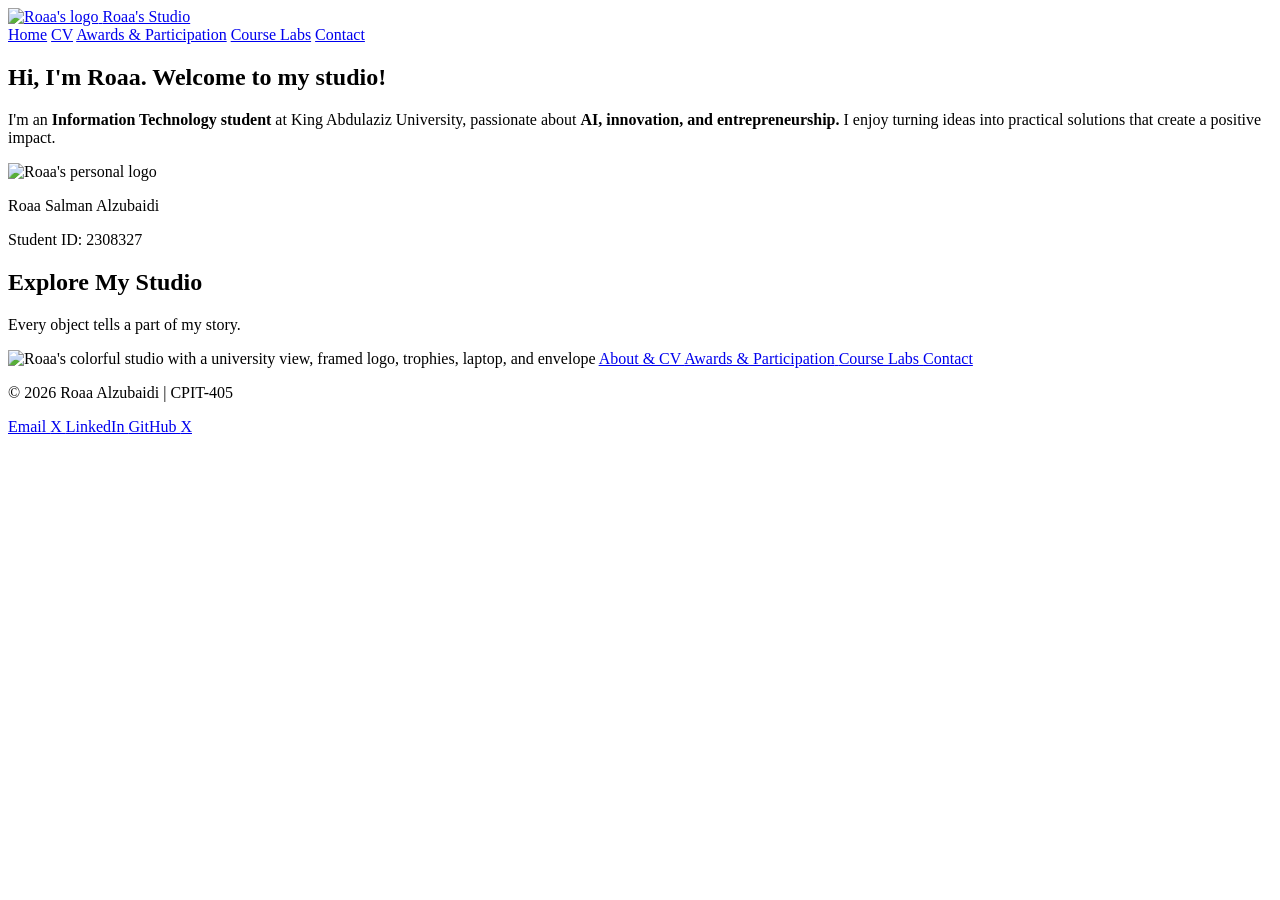
==== Portfolio/index.html @ 9e3d2fb0 "Create index.html" ====
<!DOCTYPE html>
<html lang="en">
<head>
  <meta charset="UTF-8">
  <meta name="viewport" content="width=device-width, initial-scale=1.0">

  <title>Roaa's Innovation Studio</title>

  <link rel="stylesheet" href="style.css">
</head>

<body>
  <header class="site-header">
    <a class="logo" href="index.html">
      <img src="images/logo.png" alt="Roaa's logo">
      <span>Roaa's Studio</span>
    </a>

    <nav aria-label="Main navigation">
      <a href="index.html" aria-current="page">Home</a>
      <a href="cv.html">CV</a>
      <a href="awards.html">Awards & Participation</a>
      <a href="labs.html">Course Labs</a>
      <a href="contact.html">Contact</a>
    </nav>
  </header>

  <main>
   <section class="intro">
  <div class="intro-text">
    <h1>
      Hi, I'm Roaa.
      <span>Welcome to my studio!</span>
    </h1>

    <p class="intro-description">
      I'm an <strong>Information Technology student</strong>
      at King Abdulaziz University, passionate about
      <strong>AI, innovation, and entrepreneurship.</strong>
      I enjoy turning ideas into practical solutions
      that create a positive impact.
    </p>
  </div>

  <div class="intro-profile">
    <img src="images/logo.png" alt="Roaa's personal logo">

    <p class="intro-name">Roaa Salman Alzubaidi</p>
    <p class="intro-id">Student ID: 2308327</p>
  </div>
</section>

    <section class="studio-section" aria-labelledby="studio-title">
      <div class="studio-heading">
        <h2 id="studio-title">
          Explore My <span>Studio</span>
        </h2>

        <p>Every object tells a part of my story.</p>
      </div>

      <div class="studio-panel">
        <div class="studio">
          <img
            class="studio-image"
            src="images/studio.png"
            alt="Roaa's colorful studio with a university view,
                 framed logo, trophies, laptop, and envelope"
            width="1536"
            height="1024"
          >

          <a class="studio-link cv-link" href="cv.html">
            <span class="link-label">About & CV</span>
          </a>

          <a class="studio-link awards-link" href="awards.html">
            <span class="link-label">Awards & Participation</span>
          </a>

          <a class="studio-link labs-link" href="labs.html">
            <span class="link-label">Course Labs</span>
          </a>

          <a class="studio-link contact-link" href="contact.html">
            <span class="link-label">Contact</span>
          </a>
        </div>
      </div>
    </section>
  </main>

  <footer>
    <p>&copy; 2026 Roaa Alzubaidi | CPIT-405</p>

    <div class="footer-links">
      <a href="mailto:ralzubaidi0032@stu.kau.edu.sa">
        Email
      </a>
<a
  href="https://x.com/roaa_s_zu"
  target="_blank"
  rel="noopener noreferrer"
>
  X
</a>
      <a
        href="https://www.linkedin.com/in/roaa-alzubaidi-8a3276297/"
        target="_blank"
        rel="noopener noreferrer"
      >
        LinkedIn
      </a>

      <a
        href="https://github.com/roaaAlzubaidi"
        target="_blank"
        rel="noopener noreferrer"
      >
        GitHub
      </a>
      <a
  href="https://x.com/roaa_s_zu"
  target="_blank"
  rel="noopener noreferrer"
>
  X
</a>
    </div>
  </footer>
</body>
</html>
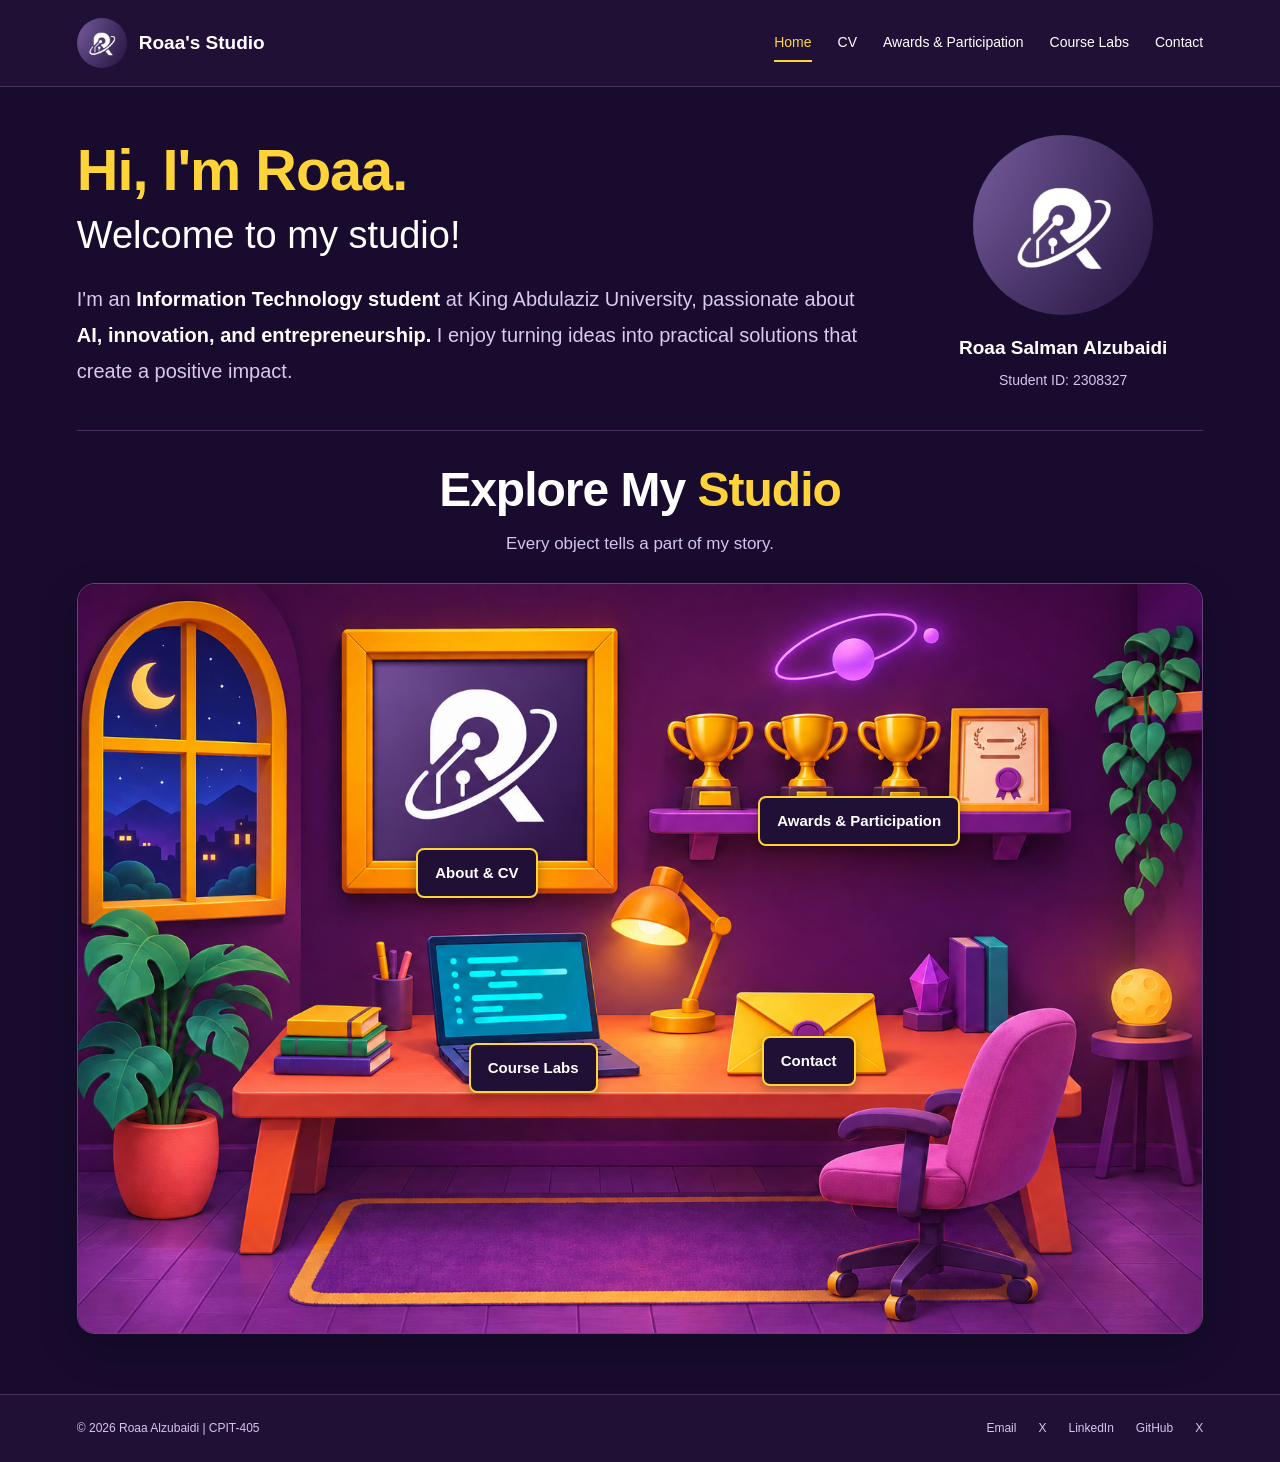
==== commit 042cd43e: "Update index.html" ====
--- a/Portfolio/index.html
+++ b/Portfolio/index.html
@@ -33,6 +33,7 @@
       <span>Welcome to my studio!</span>
     </h1>
 
+    
     <p class="intro-description">
       I'm an <strong>Information Technology student</strong>
       at King Abdulaziz University, passionate about
--- a/Portfolio/style.css
+++ b/Portfolio/style.css
@@ -0,0 +1,1260 @@
+* {
+  box-sizing: border-box;
+}
+
+body {
+  margin: 0;
+  background-color: #180b2e;
+  color: #ffffff;
+  font-family: Arial, sans-serif;
+  line-height: 1.6;
+}
+
+a {
+  color: inherit;
+  text-decoration: none;
+}
+
+.site-header {
+  display: flex;
+  align-items: center;
+  justify-content: space-between;
+  gap: 25px;
+
+  padding: 18px 6%;
+  border-bottom: 1px solid #49315f;
+
+  background-color: #211036;
+}
+
+.logo {
+  display: flex;
+  align-items: center;
+  gap: 12px;
+
+  font-size: 19px;
+  font-weight: bold;
+}
+
+.logo img {
+  display: block;
+  width: 50px;
+  height: 50px;
+
+  border-radius: 50%;
+  object-fit: cover;
+}
+
+nav {
+  display: flex;
+  flex-wrap: wrap;
+  gap: 26px;
+}
+
+nav a {
+  padding: 7px 0;
+  border-bottom: 2px solid transparent;
+
+  font-size: 14px;
+
+  transition: color 0.2s, border-color 0.2s;
+}
+
+nav a:hover,
+nav a[aria-current="page"] {
+  color: #ffd43b;
+  border-bottom-color: #ffd43b;
+}
+
+main {
+  width: 88%;
+  max-width: 1200px;
+  margin: auto;
+}
+
+.intro {
+  padding: 48px 0 38px;
+}
+
+.intro h1 {
+  margin: 0 0 24px;
+
+  color: #ffd43b;
+  font-size: clamp(38px, 4.5vw, 58px);
+  line-height: 1.15;
+  letter-spacing: -1px;
+}
+
+.intro h1 > span {
+  display: block;
+  margin-top: 10px;
+
+  color: #ffffff;
+  font-size: clamp(26px, 3vw, 38px);
+  font-weight: normal;
+  letter-spacing: normal;
+}
+
+.intro-description {
+  max-width: 850px;
+  margin: 0;
+
+  color: #d8cbea;
+  font-size: 20px;
+  line-height: 1.8;
+}
+
+.intro-description strong {
+  color: #ffffff;
+  font-weight: 600;
+}
+
+.home-details {
+  margin: 20px 0 0;
+
+  color: #d5c4ef;
+  font-size: 14px;
+}
+
+.studio-section {
+  padding: 30px 0 60px;
+  border-top: 1px solid #49315f;
+}
+
+.studio-heading {
+  margin-bottom: 25px;
+  text-align: center;
+}
+
+.studio-heading h2 {
+  margin: 0 0 12px;
+
+  font-size: clamp(32px, 4vw, 48px);
+  line-height: 1.2;
+  letter-spacing: -1px;
+}
+
+.studio-heading h2 > span {
+  color: #ffd43b;
+}
+
+.studio-heading > p {
+  margin: 0;
+
+  color: #d5c4ef;
+  font-size: 17px;
+}
+
+.studio-panel {
+  overflow: hidden;
+
+  border: 1px solid #65447e;
+  border-radius: 18px;
+
+  background-color: #24113e;
+  box-shadow: 0 15px 40px #00000030;
+}
+
+.studio {
+  position: relative;
+}
+
+.studio-image {
+  display: block;
+  width: 100%;
+  height: auto;
+}
+
+.studio-link {
+  position: absolute;
+  z-index: 1;
+
+  display: flex;
+  align-items: flex-end;
+  justify-content: center;
+
+  border: none;
+  background-color: transparent;
+}
+
+.link-label {
+  display: block;
+  padding: 11px 17px;
+
+  border: 2px solid #ffd43b;
+  border-radius: 8px;
+
+  background-color: #211036;
+  color: #ffffff;
+
+  font-size: 15px;
+  font-weight: bold;
+  white-space: nowrap;
+
+  box-shadow: 0 4px 12px #00000050;
+
+  transition: background-color 0.2s, color 0.2s;
+}
+
+.studio-link:hover .link-label,
+.studio-link:focus-visible .link-label {
+  background-color: #ffd43b;
+  color: #211036;
+}
+
+.studio-link:active .link-label {
+  background-color: #e6b800;
+}
+
+.cv-link {
+  left: 23%;
+  top: 6%;
+  width: 25%;
+  height: 36%;
+}
+
+.awards-link {
+  left: 50.5%;
+  top: 16%;
+  width: 38%;
+  height: 19%;
+}
+
+.labs-link {
+  left: 30.5%;
+  top: 46%;
+  width: 20%;
+  height: 22%;
+}
+
+.contact-link {
+  left: 57.5%;
+  top: 54%;
+  width: 15%;
+  height: 13%;
+}
+
+footer {
+  display: flex;
+  align-items: center;
+  justify-content: space-between;
+  flex-wrap: wrap;
+  gap: 20px;
+
+  padding: 24px 6%;
+  border-top: 1px solid #49315f;
+
+  background-color: #211036;
+  color: #d5c4ef;
+  font-size: 12px;
+}
+
+footer p {
+  margin: 0;
+}
+
+.footer-links {
+  display: flex;
+  flex-wrap: wrap;
+  justify-content: center;
+  gap: 22px;
+}
+
+footer a:hover {
+  color: #ffd43b;
+  text-decoration: underline;
+}
+
+a:focus-visible {
+  outline: 2px solid #ffd43b;
+  outline-offset: 4px;
+}
+
+.studio-link:focus-visible {
+  outline: none;
+}
+
+.studio-link:focus-visible .link-label {
+  outline: 2px solid #ffffff;
+  outline-offset: 3px;
+}
+
+@media (max-width: 900px) {
+  .site-header {
+    flex-direction: column;
+    gap: 15px;
+  }
+
+  nav {
+    justify-content: center;
+    gap: 20px;
+  }
+
+  .link-label {
+    padding: 8px 11px;
+    font-size: 12px;
+  }
+}
+
+@media (max-width: 600px) {
+  main {
+    width: 94%;
+  }
+
+  .site-header {
+    padding: 15px 3%;
+  }
+
+  nav {
+    gap: 12px;
+  }
+
+  nav a {
+    font-size: 12px;
+  }
+
+  .intro {
+    padding: 30px 0;
+  }
+
+  .intro-description {
+    font-size: 16px;
+  }
+
+  .home-details {
+    font-size: 12px;
+  }
+
+  .studio-section {
+    padding: 25px 0 40px;
+  }
+
+  .studio-heading > p {
+    font-size: 14px;
+  }
+
+  .link-label {
+    min-height: 30px;
+    padding: 5px 7px;
+
+    border-width: 1px;
+    border-radius: 5px;
+
+    font-size: 9px;
+  }
+
+  footer {
+    justify-content: center;
+    gap: 12px;
+
+    text-align: center;
+    font-size: 11px;
+  }
+}
+
+@media (prefers-reduced-motion: reduce) {
+  * {
+    transition: none;
+  }
+}
+
+
+/********************************************/
+.cv-page {
+  padding-bottom: 60px;
+}
+
+.page-heading {
+  padding: 40px 0 30px;
+}
+
+.page-heading h1 {
+  margin: 0 0 12px;
+  font-size: 48px;
+  line-height: 1.2;
+}
+
+.page-heading h1 span {
+  color: #ffd43b;
+}
+
+.page-heading > p {
+  margin: 0;
+  color: #d5c4ef;
+  font-size: 17px;
+}
+
+.cv-layout {
+  display: grid;
+  grid-template-columns: 290px minmax(0, 1fr);
+  align-items: start;
+  gap: 28px;
+}
+
+.cv-profile {
+  min-width: 0;
+  padding: 28px;
+
+  border: 1px solid #593b76;
+  border-radius: 14px;
+
+  background-color: #26143d;
+}
+
+.profile-logo {
+  display: block;
+  width: 95px;
+  height: 95px;
+  margin-bottom: 22px;
+
+  border-radius: 50%;
+  object-fit: cover;
+}
+
+.cv-profile h2 {
+  margin: 0 0 10px;
+  font-size: 23px;
+  line-height: 1.4;
+}
+
+.profile-role {
+  margin: 0;
+  color: #d5c4ef;
+  font-size: 14px;
+}
+
+.profile-information {
+  margin-top: 22px;
+  padding: 16px 0;
+
+  border-top: 1px solid #593b76;
+  border-bottom: 1px solid #593b76;
+}
+
+.profile-information p {
+  margin: 7px 0;
+  color: #d5c4ef;
+  font-size: 13px;
+}
+
+.profile-contact {
+  padding: 20px 0;
+}
+
+.profile-contact h3 {
+  margin: 0 0 10px;
+  color: #ffd43b;
+  font-size: 15px;
+}
+
+.profile-email {
+  display: block;
+  color: #e4d9f2;
+  font-size: 12px;
+  overflow-wrap: anywhere;
+}
+
+.profile-email:hover {
+  color: #ffd43b;
+  text-decoration: underline;
+}
+
+.profile-socials {
+  display: flex;
+  flex-wrap: wrap;
+  gap: 10px;
+  margin-top: 15px;
+}
+
+.profile-socials a {
+  padding: 7px 12px;
+
+  border: 1px solid #76558f;
+  border-radius: 6px;
+
+  background-color: #302044;
+  font-size: 12px;
+
+  transition: background-color 0.2s, color 0.2s;
+}
+
+.profile-socials a:hover {
+  background-color: #ffd43b;
+  color: #180b2e;
+}
+
+.page-button {
+  display: inline-block;
+  width: 100%;
+  padding: 12px 14px;
+
+  border: 1px solid #ffd43b;
+  border-radius: 7px;
+
+  background-color: #ffd43b;
+  color: #180b2e;
+
+  font-size: 12px;
+  font-weight: bold;
+  text-align: center;
+
+  transition: background-color 0.2s, color 0.2s;
+}
+
+.page-button:hover {
+  background-color: transparent;
+  color: #ffd43b;
+}
+
+.cv-sections {
+  display: grid;
+  gap: 24px;
+  min-width: 0;
+}
+
+.cv-card {
+  min-width: 0;
+  padding: 28px;
+
+  border: 1px solid #593b76;
+  border-radius: 14px;
+
+  background-color: #211036;
+}
+
+.cv-card > h2 {
+  margin: 0 0 22px;
+  padding-bottom: 12px;
+
+  border-bottom: 1px solid #593b76;
+
+  color: #ffd43b;
+  font-size: 25px;
+}
+
+.cv-card h3 {
+  margin: 0 0 8px;
+  font-size: 18px;
+  line-height: 1.5;
+}
+
+.cv-card p {
+  margin: 6px 0;
+  color: #e4d9f2;
+  font-size: 14px;
+}
+
+.cv-card .cv-date {
+  color: #bfa8d6;
+  font-size: 12px;
+}
+
+.skills-list {
+  display: flex;
+  flex-wrap: wrap;
+  gap: 12px;
+
+  margin: 0;
+  padding: 0;
+  list-style: none;
+}
+
+.skills-list li {
+  padding: 10px 14px;
+
+  border: 1px solid #76558f;
+  border-radius: 7px;
+
+  background-color: #302044;
+  color: #f0e7fa;
+  font-size: 13px;
+}
+
+.experience-item {
+  display: grid;
+  grid-template-columns: 88px minmax(0, 1fr);
+  align-items: start;
+  gap: 20px;
+
+  margin-bottom: 24px;
+  padding-bottom: 24px;
+
+  border-bottom: 1px solid #49315f;
+}
+
+.experience-item:last-child {
+  margin-bottom: 0;
+  padding-bottom: 0;
+  border-bottom: none;
+}
+
+.experience-image {
+  display: grid;
+  place-items: center;
+
+  width: 88px;
+  height: 88px;
+  padding: 8px;
+
+  overflow: hidden;
+  border: 1px solid #76558f;
+  border-radius: 10px;
+
+  background-color: #ffffff;
+}
+
+.experience-image img {
+  display: block;
+  width: 100%;
+  height: 100%;
+  object-fit: contain;
+}
+
+.experience-text {
+  min-width: 0;
+  overflow-wrap: anywhere;
+}
+
+.experience-text .experience-company {
+  color: #ffffff;
+  font-weight: bold;
+}
+
+@media (max-width: 850px) {
+  .cv-layout {
+    grid-template-columns: 1fr;
+  }
+
+  .cv-profile {
+    padding: 24px;
+  }
+
+  .profile-logo {
+    width: 80px;
+    height: 80px;
+  }
+
+  .page-button {
+    width: auto;
+  }
+}
+
+@media (max-width: 600px) {
+  .page-heading {
+    padding: 30px 0 25px;
+  }
+
+  .page-heading h1 {
+    font-size: 36px;
+  }
+
+  .page-heading > p {
+    font-size: 14px;
+  }
+
+  .cv-card {
+    padding: 22px;
+  }
+
+  .cv-card > h2 {
+    font-size: 23px;
+  }
+
+  .cv-card h3 {
+    font-size: 16px;
+  }
+
+  .skills-list li {
+    font-size: 12px;
+  }
+
+  .experience-item {
+    grid-template-columns: 1fr;
+    gap: 14px;
+  }
+
+  .experience-image {
+    width: 75px;
+    height: 75px;
+  }
+}
+
+@media (prefers-reduced-motion: reduce) {
+  .profile-socials a,
+  .page-button {
+    transition: none;
+  }
+}
+
+/********************************************/
+.recognition-page {
+  padding-bottom: 60px;
+}
+
+.journey-section {
+  margin-bottom: 50px;
+}
+
+.journey-section > h2 {
+  margin: 0 0 20px;
+  color: #ffffff;
+  font-size: 26px;
+}
+
+.journey-video {
+  width: 100%;
+  aspect-ratio: 16 / 9;
+  overflow: hidden;
+
+  border: 1px solid #65447e;
+  border-radius: 14px;
+
+  background-color: #000000;
+}
+
+.journey-video iframe {
+  display: block;
+  width: 100%;
+  height: 100%;
+  border: none;
+}
+
+.youtube-link {
+  display: inline-block;
+  margin-top: 15px;
+  padding: 10px 16px;
+
+  border: 1px solid #ffd43b;
+  border-radius: 6px;
+
+  color: #ffd43b;
+  font-size: 13px;
+  font-weight: bold;
+
+  transition: background-color 0.2s, color 0.2s;
+}
+
+.youtube-link:hover {
+  background-color: #ffd43b;
+  color: #180b2e;
+}
+
+.recognition-section {
+  margin-top: 45px;
+}
+
+.recognition-heading {
+  margin: 0 0 24px;
+  padding-bottom: 14px;
+
+  border-bottom: 1px solid #593b76;
+
+  color: #ffd43b;
+  font-size: 32px;
+}
+
+.recognition-grid {
+  display: grid;
+  grid-template-columns: repeat(3, minmax(0, 1fr));
+  gap: 24px;
+}
+
+.recognition-card {
+  display: flex;
+  flex-direction: column;
+  min-width: 0;
+  overflow: hidden;
+
+  border: 1px solid #593b76;
+  border-radius: 12px;
+
+  background-color: #211036;
+}
+
+.recognition-photo {
+  display: block;
+  width: 100%;
+  height: 210px;
+  padding: 10px;
+
+  border-bottom: 1px solid #593b76;
+
+  background-color: #2b193e;
+  object-fit: contain;
+}
+
+.recognition-content {
+  flex: 1;
+  padding: 20px;
+}
+
+.recognition-meta {
+  display: flex;
+  align-items: center;
+  justify-content: space-between;
+  flex-wrap: wrap;
+  gap: 10px;
+
+  margin-bottom: 17px;
+}
+
+.recognition-badge {
+  display: inline-block;
+  padding: 5px 10px;
+
+  border-radius: 5px;
+
+  background-color: #ffd43b;
+  color: #180b2e;
+
+  font-size: 11px;
+  font-weight: bold;
+}
+
+.recognition-meta time {
+  color: #c8b4dd;
+  font-size: 11px;
+  white-space: nowrap;
+}
+
+.recognition-content h3 {
+  margin: 0 0 13px;
+
+  color: #ffffff;
+  font-size: 19px;
+  line-height: 1.5;
+}
+
+.recognition-content p {
+  margin: 7px 0;
+
+  color: #d5c4ef;
+  font-size: 13px;
+}
+
+.ambassador-grid {
+  display: grid;
+  grid-template-columns: repeat(2, minmax(0, 1fr));
+  gap: 24px;
+}
+
+.ambassador-card {
+  min-width: 0;
+  overflow: hidden;
+
+  border: 1px solid #593b76;
+  border-radius: 12px;
+
+  background-color: #211036;
+}
+
+.ambassador-card img {
+  display: block;
+  width: 100%;
+  height: 280px;
+  padding: 12px;
+
+  border-bottom: 1px solid #593b76;
+
+  background-color: #2b193e;
+  object-fit: contain;
+}
+
+.ambassador-card h3 {
+  margin: 0;
+  padding: 20px;
+
+  color: #ffffff;
+  font-size: 21px;
+  text-align: center;
+}
+
+@media (max-width: 950px) {
+  .recognition-grid {
+    grid-template-columns: repeat(2, minmax(0, 1fr));
+  }
+}
+
+@media (max-width: 600px) {
+  .journey-section {
+    margin-bottom: 35px;
+  }
+
+  .journey-section > h2 {
+    font-size: 21px;
+  }
+
+  .recognition-section {
+    margin-top: 35px;
+  }
+
+  .recognition-heading {
+    font-size: 27px;
+  }
+
+  .recognition-grid,
+  .ambassador-grid {
+    grid-template-columns: 1fr;
+    gap: 20px;
+  }
+
+  .recognition-photo {
+    height: 230px;
+  }
+
+  .ambassador-card img {
+    height: 260px;
+  }
+
+  .ambassador-card h3 {
+    font-size: 19px;
+  }
+}
+
+@media (prefers-reduced-motion: reduce) {
+  .youtube-link {
+    transition: none;
+  }
+}
+
+
+/*********************************/
+.labs-page {
+  min-height: 75vh;
+  padding-bottom: 60px;
+}
+
+.course-labs {
+  display: grid;
+  gap: 18px;
+}
+
+.course-lab {
+  display: flex;
+  align-items: center;
+  justify-content: space-between;
+  gap: 20px;
+
+  padding: 24px 28px;
+
+  border: 1px solid #593b76;
+  border-left: 5px solid #ffd43b;
+  border-radius: 10px;
+
+  background-color: #211036;
+
+  transition:
+    background-color 0.2s,
+    border-color 0.2s,
+    transform 0.2s;
+}
+
+.course-lab:link {
+  color: #ffffff;
+}
+
+.course-lab:visited {
+  color: #c69cff;
+}
+
+.lab-title {
+  color: inherit;
+  font-size: 23px;
+  font-weight: bold;
+}
+
+.lab-action {
+  flex-shrink: 0;
+  padding: 8px 15px;
+
+  border: 1px solid #76558f;
+  border-radius: 6px;
+
+  color: inherit;
+  font-size: 13px;
+  font-weight: bold;
+}
+
+.course-lab:hover,
+.course-lab:focus-visible {
+  border-color: #a678d6;
+  border-left-color: #ffd43b;
+
+  background-color: #38204f;
+  transform: translateY(-3px);
+}
+
+.course-lab:hover .lab-action,
+.course-lab:focus-visible .lab-action {
+  border-color: #ffd43b;
+  background-color: #ffd43b;
+  color: #180b2e;
+}
+
+.course-lab:active {
+  transform: translateY(0);
+  background-color: #49305f;
+}
+
+@media (max-width: 600px) {
+  .course-lab {
+    gap: 12px;
+    padding: 20px 16px;
+  }
+
+  .lab-title {
+    font-size: 20px;
+  }
+
+  .lab-action {
+    padding: 7px 10px;
+    font-size: 11px;
+  }
+}
+
+@media (prefers-reduced-motion: reduce) {
+  .course-lab {
+    transition: none;
+  }
+}
+
+/**********************************/
+.contact-page {
+  min-height: 75vh;
+  padding-bottom: 60px;
+}
+
+.contact-layout {
+  display: grid;
+  grid-template-columns: minmax(0, 1fr) minmax(0, 1.2fr);
+  align-items: start;
+  gap: 30px;
+}
+
+.contact-details,
+.message-card {
+  min-width: 0;
+  padding: 30px;
+
+  border: 1px solid #593b76;
+  border-radius: 14px;
+
+  background-color: #211036;
+}
+
+.contact-details h2,
+.message-card h2 {
+  margin: 0 0 18px;
+  color: #ffd43b;
+  font-size: 27px;
+}
+
+.contact-details > p {
+  margin: 0 0 25px;
+  color: #d5c4ef;
+  font-size: 15px;
+  line-height: 1.8;
+}
+
+.contact-method {
+  padding: 18px 0;
+  border-top: 1px solid #49315f;
+}
+
+.contact-method h3 {
+  margin: 0 0 7px;
+  font-size: 15px;
+}
+
+.contact-method a {
+  color: #d5c4ef;
+  font-size: 14px;
+  overflow-wrap: anywhere;
+}
+
+.contact-method a:hover {
+  color: #ffd43b;
+  text-decoration: underline;
+}
+
+.message-card form {
+  display: flex;
+  flex-direction: column;
+}
+
+.message-card label {
+  margin: 16px 0 8px;
+  font-size: 14px;
+  font-weight: bold;
+}
+
+.message-card input,
+.message-card textarea {
+  width: 100%;
+  padding: 13px 15px;
+
+  border: 1px solid #76558f;
+  border-radius: 7px;
+
+  background-color: #2b193e;
+  color: #ffffff;
+
+  font-family: Arial, sans-serif;
+  font-size: 14px;
+}
+
+.message-card input::placeholder,
+.message-card textarea::placeholder {
+  color: #bfaed1;
+}
+
+.message-card input:focus,
+.message-card textarea:focus {
+  outline: 2px solid #ffd43b;
+  outline-offset: 2px;
+}
+
+.message-card textarea {
+  min-height: 150px;
+  resize: vertical;
+}
+
+.send-button {
+  align-self: flex-start;
+  margin-top: 22px;
+  padding: 13px 24px;
+
+  border: 1px solid #ffd43b;
+  border-radius: 7px;
+
+  background-color: #ffd43b;
+  color: #180b2e;
+
+  font-family: Arial, sans-serif;
+  font-size: 14px;
+  font-weight: bold;
+
+  cursor: pointer;
+  transition: background-color 0.2s, color 0.2s;
+}
+
+.send-button:hover {
+  background-color: transparent;
+  color: #ffd43b;
+}
+
+.send-button:focus-visible {
+  outline: 2px solid #ffffff;
+  outline-offset: 4px;
+}
+
+.message-card .form-note {
+  margin: 14px 0 0;
+  color: #bfaed1;
+  font-size: 11px;
+}
+
+@media (max-width: 800px) {
+  .contact-layout {
+    grid-template-columns: 1fr;
+  }
+}
+
+@media (max-width: 600px) {
+  .contact-details,
+  .message-card {
+    padding: 22px;
+  }
+
+  .contact-details h2,
+  .message-card h2 {
+    font-size: 24px;
+  }
+
+  .send-button {
+    width: 100%;
+  }
+}
+
+@media (prefers-reduced-motion: reduce) {
+  .send-button {
+    transition: none;
+  }
+}
+
+
+
+
+
+.intro {
+  display: grid;
+  grid-template-columns: minmax(0, 1fr) 280px;
+  align-items: center;
+  gap: 55px;
+  padding: 48px 0 38px;
+}
+
+.intro-text {
+  min-width: 0;
+}
+
+.intro-profile {
+  text-align: center;
+}
+
+.intro-profile img {
+  display: block;
+  width: 180px;
+  height: 180px;
+  margin: 0 auto 18px;
+
+  border-radius: 50%;
+  object-fit: cover;
+}
+
+.intro-name {
+  margin: 0 0 6px;
+  color: #ffffff;
+  font-size: 19px;
+  font-weight: bold;
+}
+
+.intro-id {
+  margin: 0;
+  color: #d5c4ef;
+  font-size: 14px;
+}
+
+@media (max-width: 850px) {
+  .intro {
+    grid-template-columns: minmax(0, 1fr) 220px;
+    gap: 30px;
+  }
+
+  .intro-profile img {
+    width: 160px;
+    height: 160px;
+  }
+
+  .intro-name {
+    font-size: 17px;
+  }
+}
+
+@media (max-width: 650px) {
+  .intro {
+    grid-template-columns: 1fr;
+    gap: 30px;
+    padding: 30px 0;
+  }
+
+  .intro-profile img {
+    width: 140px;
+    height: 140px;
+    margin-bottom: 14px;
+  }
+}
+
+.cv-profile .page-button {
+  margin-top: 20px;
+}
